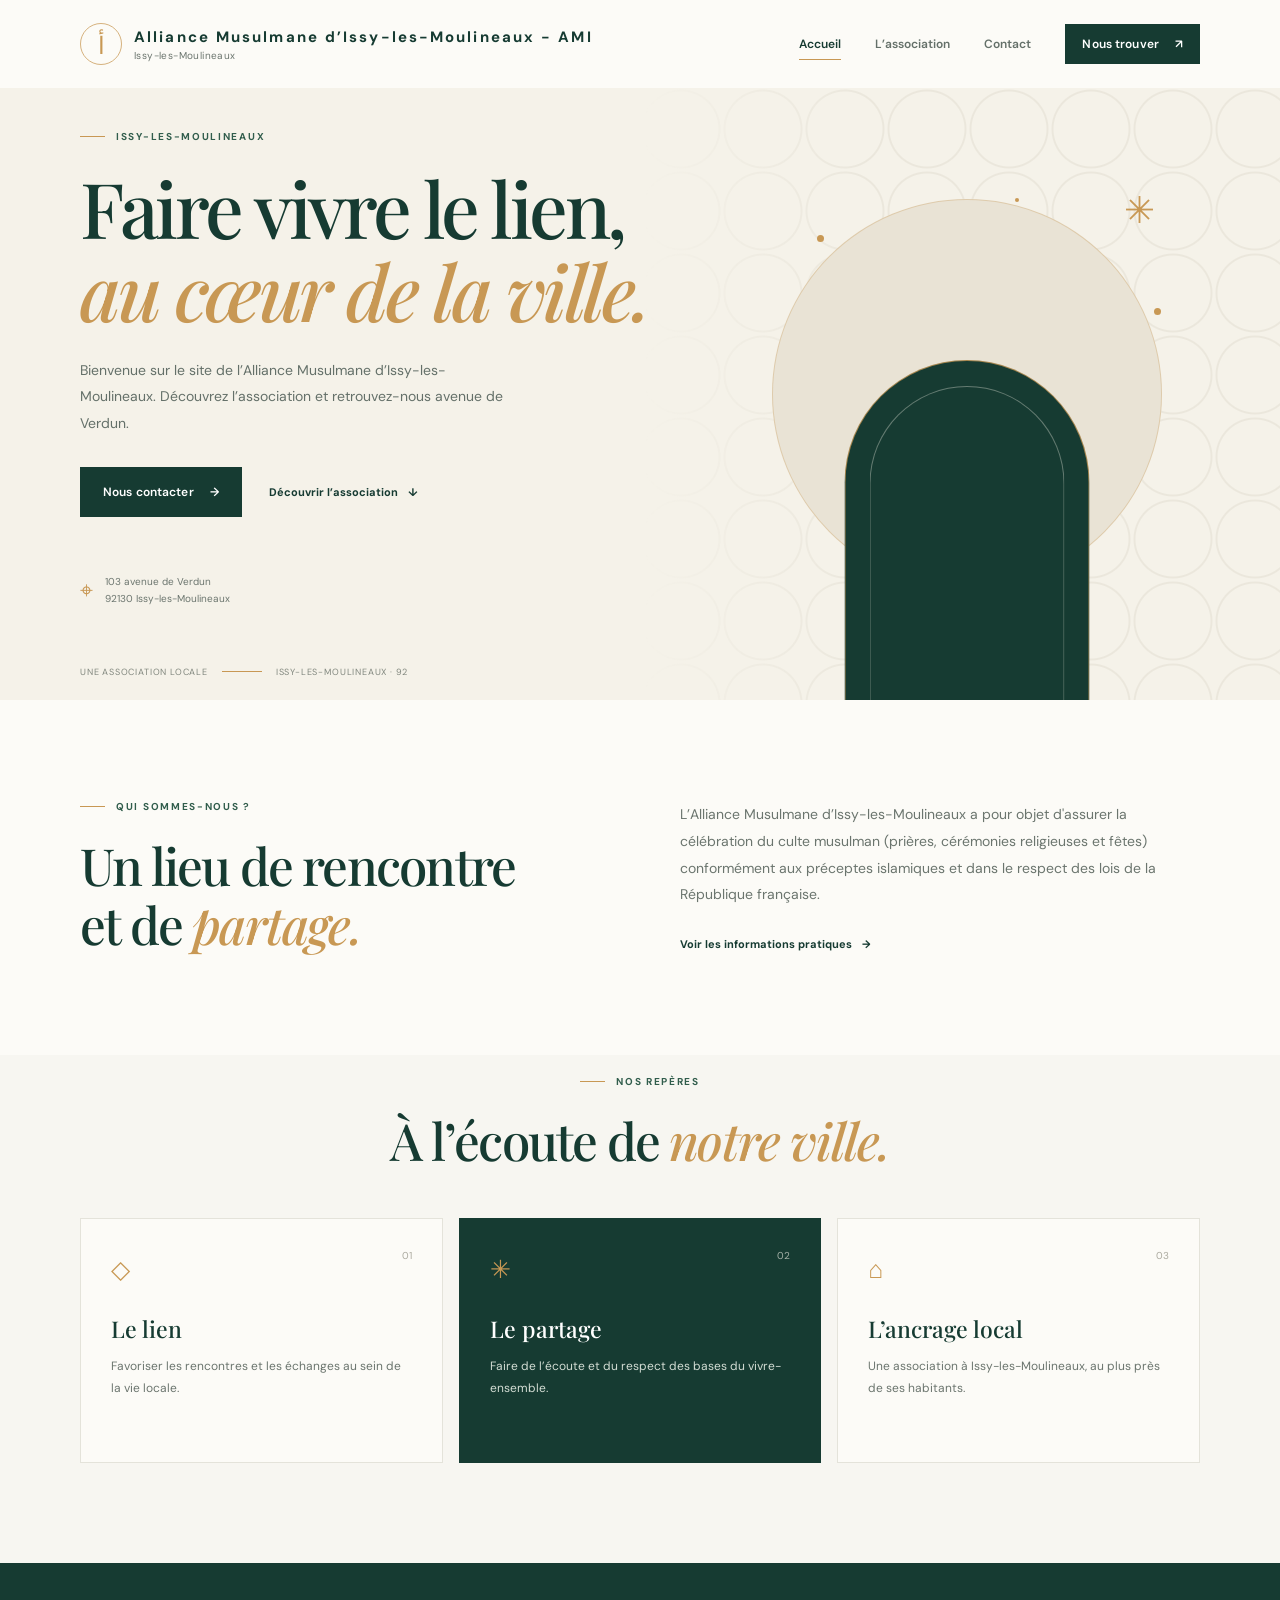
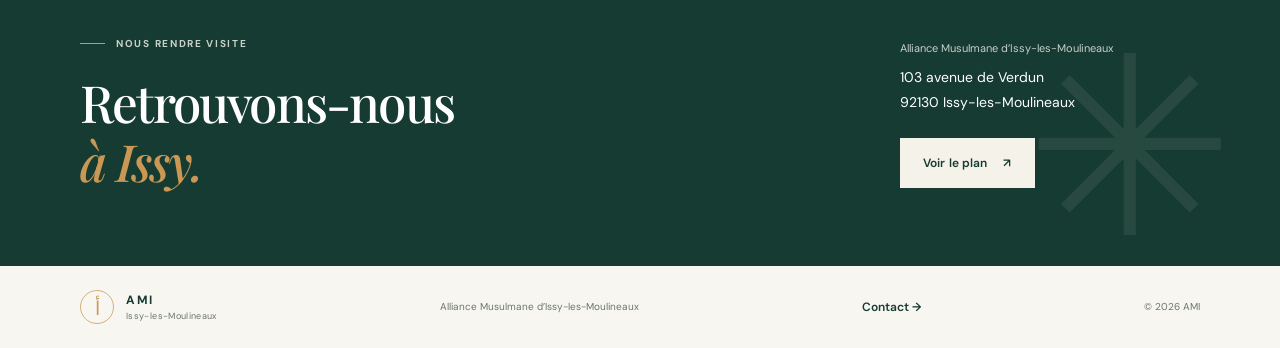
==== index.html @ e1114686 "Add files via upload" ====
<!DOCTYPE html>
<html lang="fr">
<head>
  <meta charset="UTF-8">
  <meta name="viewport" content="width=device-width, initial-scale=1">
  <meta name="description" content="Découvrez l’Alliance Musulmane d’Issy-les-Moulineaux, une association au cœur de la vie locale.">
  <meta name="theme-color" content="#163b32">
  <title>Alliance Musulmane d’Issy-les-Moulineaux</title>
  <link rel="stylesheet" href="style.css">
  <script src="script.js" defer></script>
</head>
<body>
  <header class="site-header">
    <div class="container header-inner">
      <a class="brand" href="index.html" aria-label="AMI — Accueil">
        <span class="brand-mark" aria-hidden="true">أ</span>
        <span class="brand-name">
          <strong>Alliance Musulmane d’Issy-les-Moulineaux - AMI</strong>
          <span>Issy-les-Moulineaux</span>
        </span>
      </a>

      <button class="menu-toggle" type="button" aria-expanded="false" aria-controls="main-nav">
        <span class="sr-only">Ouvrir le menu</span>
        <span></span><span></span><span></span>
      </button>

      <nav class="main-nav" id="main-nav" aria-label="Navigation principale">
        <a class="nav-link active" href="index.html" aria-current="page">Accueil</a>
        <a class="nav-link" href="#association">L’association</a>
        <a class="nav-link" href="contact.html">Contact</a>
        <a class="button button-small" href="contact.html">Nous trouver <span aria-hidden="true">↗</span></a>
      </nav>
    </div>
  </header>

  <main>
    <section class="hero">
      <div class="hero-pattern" aria-hidden="true"></div>
      <div class="container hero-content">
        <p class="eyebrow"><span class="eyebrow-line"></span> Issy-les-Moulineaux</p>
        <h1>Faire vivre le lien,<br><em>au cœur de la ville.</em></h1>
        <p class="hero-intro">
          Bienvenue sur le site de l’Alliance Musulmane d’Issy-les-Moulineaux.
          Découvrez l’association et retrouvez-nous avenue de Verdun.
        </p>
        <div class="hero-actions">
          <a class="button" href="contact.html">Nous contacter <span aria-hidden="true">→</span></a>
          <a class="text-link" href="#association">Découvrir l’association <span aria-hidden="true">↓</span></a>
        </div>
        <div class="hero-address">
          <span class="address-icon" aria-hidden="true">⌖</span>
          <span>103 avenue de Verdun<br>92130 Issy-les-Moulineaux</span>
        </div>
      </div>
      <div class="hero-visual" aria-hidden="true">
        <div class="visual-circle"></div>
        <div class="visual-arch">
          <div class="arch-inner"></div>
        </div>
        <span class="visual-star">✳</span>
        <span class="visual-dot dot-one"></span>
        <span class="visual-dot dot-two"></span>
        <span class="visual-dot dot-three"></span>
      </div>
      <div class="hero-bottom container">
        <span>Une association locale</span>
        <span class="hero-bottom-line"></span>
        <span>Issy-les-Moulineaux · 92</span>
      </div>
    </section>

    <section class="intro-section section" id="association">
      <div class="container intro-grid">
        <div>
          <p class="eyebrow"><span class="eyebrow-line"></span> Qui sommes-nous ?</p>
          <h2>Un lieu de rencontre<br>et de <em>partage.</em></h2>
        </div>
        <div class="intro-copy">
          <p>
            L’Alliance Musulmane d’Issy-les-Moulineaux a pour objet d'assurer la célébration du culte musulman (prières, cérémonies religieuses et fêtes) conformément aux préceptes islamiques et dans le respect des lois de la République française.
          </p>
          <a class="text-link dark-link" href="contact.html">Voir les informations pratiques <span aria-hidden="true">→</span></a>
        </div>
      </div>
    </section>

    <section class="values-section section">
      <div class="container">
        <div class="section-heading">
          <p class="eyebrow"><span class="eyebrow-line"></span> Nos repères</p>
          <h2>À l’écoute de <em>notre ville.</em></h2>
        </div>
        <div class="values-grid">
          <article class="value-card">
            <span class="value-number">01</span>
            <div class="value-icon" aria-hidden="true">◇</div>
            <h3>Le lien</h3>
            <p>Favoriser les rencontres et les échanges au sein de la vie locale.</p>
          </article>
          <article class="value-card featured-card">
            <span class="value-number">02</span>
            <div class="value-icon" aria-hidden="true">✳</div>
            <h3>Le partage</h3>
            <p>Faire de l’écoute et du respect des bases du vivre-ensemble.</p>
          </article>
          <article class="value-card">
            <span class="value-number">03</span>
            <div class="value-icon" aria-hidden="true">⌂</div>
            <h3>L’ancrage local</h3>
            <p>Une association à Issy-les-Moulineaux, au plus près de ses habitants.</p>
          </article>
        </div>
      </div>
    </section>

    <section class="visit-section">
      <div class="container visit-inner">
        <div>
          <p class="eyebrow light-eyebrow"><span class="eyebrow-line"></span> Nous rendre visite</p>
          <h2>Retrouvons-nous<br><em>à Issy.</em></h2>
        </div>
        <div class="visit-details">
          <p>Alliance Musulmane d’Issy-les-Moulineaux</p>
          <address>103 avenue de Verdun<br>92130 Issy-les-Moulineaux</address>
          <a class="button button-light" href="contact.html">Voir le plan <span aria-hidden="true">↗</span></a>
        </div>
        <span class="visit-decoration" aria-hidden="true">✳</span>
      </div>
    </section>
  </main>

  <footer class="site-footer">
    <div class="container footer-inner">
      <a class="brand footer-brand" href="index.html">
        <span class="brand-mark" aria-hidden="true">أ</span>
        <span class="brand-name">
          <strong>AMI</strong>
          <span>Issy-les-Moulineaux</span>
        </span>
      </a>
      <p>Alliance Musulmane d’Issy-les-Moulineaux</p>
      <a class="footer-link" href="contact.html">Contact <span aria-hidden="true">→</span></a>
      <span class="copyright">© <span data-year></span> AMI</span>
    </div>
  </footer>
</body>
</html>
---- style.css ----
@import url('https://fonts.googleapis.com/css2?family=DM+Sans:wght@400;500;600;700&family=Playfair+Display:ital,wght@0,500;0,600;1,500;1,600&display=swap');

:root {
  --green: #163b32;
  --green-light: #315d4c;
  --cream: #f5f2e9;
  --paper: #fcfbf7;
  --gold: #c89854;
  --ink: #1d2b26;
  --muted: #6b756e;
  --line: #e4e3da;
  --serif: 'Playfair Display', Georgia, serif;
  --sans: 'DM Sans', Arial, sans-serif;
}

* { box-sizing: border-box; }
html { scroll-behavior: smooth; }
body {
  margin: 0;
  color: var(--ink);
  background: var(--paper);
  font-family: var(--sans);
  -webkit-font-smoothing: antialiased;
}
a { color: inherit; }
address { font-style: normal; }
.container { width: min(1120px, calc(100% - 48px)); margin-inline: auto; }
.sr-only {
  position: absolute; width: 1px; height: 1px; padding: 0; margin: -1px;
  overflow: hidden; clip: rect(0, 0, 0, 0); white-space: nowrap; border: 0;
}

.site-header { position: relative; z-index: 5; background: var(--paper); }
.header-inner { min-height: 88px; display: flex; align-items: center; justify-content: space-between; }
.brand { display: inline-flex; align-items: center; gap: 12px; text-decoration: none; }
.brand-mark {
  display: grid; place-items: center; width: 42px; height: 42px;
  border: 1px solid rgba(200, 152, 84, .75); border-radius: 50%;
  color: var(--gold); font-family: var(--serif); font-size: 24px;
}
.brand-name { display: grid; gap: 2px; color: var(--green); }
.brand-name strong { font-size: 15px; letter-spacing: .14em; }
.brand-name span { color: var(--muted); font-size: 10px; letter-spacing: .04em; }
.main-nav { display: flex; align-items: center; gap: 34px; }
.nav-link, .footer-link {
  text-decoration: none; font-size: 12px; font-weight: 600; transition: color .2s ease;
}
.nav-link { color: #647069; }
.nav-link:hover, .nav-link.active, .footer-link:hover { color: var(--green); }
.nav-link.active { position: relative; }
.nav-link.active::after {
  content: ''; position: absolute; left: 0; right: 0; bottom: -8px;
  height: 1px; background: var(--gold);
}
.button {
  display: inline-flex; align-items: center; justify-content: center; gap: 16px;
  min-height: 50px; padding: 0 22px; background: var(--green); color: white;
  text-decoration: none; font-size: 12px; font-weight: 600; letter-spacing: .01em;
  border: 1px solid var(--green); transition: background .2s, color .2s, transform .2s;
}
.button:hover { background: var(--green-light); transform: translateY(-2px); }
.button-small { min-height: 40px; padding: 0 16px; }
.button-light { background: var(--cream); color: var(--green); border-color: var(--cream); }
.button-light:hover { background: white; }
.menu-toggle { display: none; }

.hero {
  position: relative; min-height: 590px; overflow: hidden;
  background: var(--cream); display: flex; align-items: center;
}
.hero-pattern {
  position: absolute; inset: 0 0 0 50%; opacity: .16;
  background-image: radial-gradient(circle at center, transparent 0 37px, #b9b29f 38px 39px, transparent 40px);
  background-size: 82px 82px;
  mask-image: linear-gradient(90deg, transparent, #000 35%);
}
.hero-content { position: relative; z-index: 2; padding-top: 42px; padding-bottom: 90px; }
.eyebrow {
  display: flex; align-items: center; gap: 11px; margin: 0 0 23px;
  color: var(--green-light); font-size: 10px; font-weight: 700;
  letter-spacing: .17em; text-transform: uppercase;
}
.eyebrow-line { display: inline-block; width: 25px; height: 1px; background: var(--gold); }
.hero h1, .contact-hero h1 {
  margin: 0; color: var(--green); font-family: var(--serif);
  font-size: clamp(48px, 6vw, 78px); font-weight: 500; letter-spacing: -.045em; line-height: 1.08;
}
h1 em, h2 em { color: var(--gold); font-weight: 500; }
.hero-intro {
  max-width: 425px; margin: 25px 0 0; color: #647069;
  font-size: 14px; line-height: 1.9;
}
.hero-actions { display: flex; align-items: center; gap: 27px; margin-top: 30px; }
.text-link {
  display: inline-flex; align-items: center; gap: 10px; color: var(--green);
  font-size: 11px; font-weight: 700; text-decoration: none;
}
.text-link:hover { color: var(--gold); }
.hero-address {
  display: flex; align-items: center; gap: 12px; margin-top: 54px;
  color: var(--muted); font-size: 10px; line-height: 1.7;
}
.address-icon { color: var(--gold); font-size: 23px; }
.hero-visual { position: absolute; width: 47%; height: 100%; top: 0; right: 0; }
.visual-circle {
  position: absolute; width: 390px; height: 390px; border-radius: 50%;
  top: 50%; left: 48%; transform: translate(-50%, -50%);
  background: #e9e3d5; border: 1px solid rgba(200, 152, 84, .32);
}
.visual-arch {
  position: absolute; width: 245px; height: 340px; bottom: 0; left: 48%;
  transform: translateX(-50%); border: 1px solid rgba(200, 152, 84, .8);
  border-bottom: 0; border-radius: 140px 140px 0 0; background: var(--green);
}
.arch-inner {
  position: absolute; inset: 25px 24px 0; border: 1px solid rgba(245, 242, 233, .35);
  border-bottom: 0; border-radius: 120px 120px 0 0;
}
.visual-star { position: absolute; top: 16%; left: 74%; color: var(--gold); font-size: 37px; }
.visual-dot { position: absolute; display: block; width: 7px; height: 7px; border-radius: 50%; background: var(--gold); }
.dot-one { top: 24%; left: 23%; }
.dot-two { top: 36%; left: 79%; }
.dot-three { top: 18%; left: 56%; width: 4px; height: 4px; }
.hero-bottom {
  position: absolute; z-index: 2; bottom: 22px; left: 50%; transform: translateX(-50%);
  display: flex; align-items: center; gap: 14px; color: #81877e;
  font-size: 9px; letter-spacing: .09em; text-transform: uppercase;
}
.hero-bottom-line { width: 40px; height: 1px; background: var(--gold); }

.section { padding: 100px 0; }
.intro-grid { display: grid; grid-template-columns: 1fr 1fr; gap: 80px; align-items: center; }
h2 {
  margin: 0; color: var(--green); font-family: var(--serif);
  font-size: clamp(36px, 4vw, 52px); font-weight: 500; letter-spacing: -.035em; line-height: 1.16;
}
.intro-copy p { margin: 0 0 24px; max-width: 490px; color: var(--muted); font-size: 14px; line-height: 1.9; }
.dark-link { color: var(--green); }
.values-section { padding-top: 20px; background: #f7f6f1; }
.section-heading { text-align: center; margin-bottom: 48px; }
.section-heading .eyebrow { justify-content: center; }
.values-grid { display: grid; grid-template-columns: repeat(3, 1fr); gap: 16px; }
.value-card {
  position: relative; min-height: 245px; padding: 34px 30px;
  border: 1px solid var(--line); background: var(--paper);
}
.value-card.featured-card { background: var(--green); border-color: var(--green); color: white; }
.value-number { position: absolute; top: 30px; right: 30px; color: #aaa99e; font-size: 10px; }
.featured-card .value-number { color: #a4b1a7; }
.value-icon { margin-bottom: 27px; color: var(--gold); font-size: 25px; }
.value-card h3 { margin: 0 0 12px; color: var(--green); font-family: var(--serif); font-size: 23px; font-weight: 500; }
.featured-card h3 { color: white; }
.value-card p { margin: 0; color: var(--muted); font-size: 12px; line-height: 1.8; }
.featured-card p { color: #d3ddd4; }

.visit-section { position: relative; overflow: hidden; padding: 74px 0; background: var(--green); color: white; }
.visit-inner { position: relative; display: flex; justify-content: space-between; align-items: center; }
.light-eyebrow { color: #c9d1c9; }
.visit-section h2 { color: white; }
.visit-details { position: relative; z-index: 1; min-width: 300px; }
.visit-details p { margin: 0 0 10px; color: #c6d0c8; font-size: 11px; }
.visit-details address { margin-bottom: 22px; font-size: 14px; line-height: 1.8; }
.visit-decoration { position: absolute; right: -3%; top: -50px; color: rgba(245,242,233,.08); font-size: 250px; }

.site-footer { padding: 24px 0; background: #f7f6f1; }
.footer-inner { display: flex; align-items: center; justify-content: space-between; gap: 20px; }
.footer-brand .brand-mark { width: 34px; height: 34px; font-size: 19px; }
.footer-brand .brand-name strong { font-size: 12px; }
.footer-brand .brand-name span { font-size: 9px; }
.footer-inner > p, .copyright { color: var(--muted); font-size: 10px; }
.footer-link { color: var(--green); }

.contact-hero { padding: 75px 0 80px; background: var(--cream); }
.contact-hero h1 { font-size: clamp(52px, 7vw, 78px); }
.contact-hero > .container > p:last-child { max-width: 510px; margin: 20px 0 0; color: var(--muted); font-size: 14px; line-height: 1.8; }
.contact-content { padding: 75px 0 95px; }
.contact-grid { display: grid; grid-template-columns: .9fr 1.1fr; gap: 70px; align-items: center; }
.contact-card h2 { margin-bottom: 30px; font-size: 45px; }
.contact-address { display: flex; align-items: flex-start; gap: 14px; margin-bottom: 27px; }
.contact-icon { color: var(--gold); font-size: 24px; }
.contact-address strong { display: block; margin: 3px 0 9px; color: var(--green); font-size: 12px; }
.contact-address address { color: var(--muted); font-size: 13px; line-height: 1.8; }
.contact-note { max-width: 310px; margin: 18px 0 0; color: #8a9089; font-size: 10px; line-height: 1.7; }
.map-card {
  position: relative; min-height: 390px; overflow: hidden;
  background: #e8e8dc; border: 1px solid #deded1;
}
.map-pattern {
  position: absolute; inset: -20%; opacity: .68;
  background-image: linear-gradient(31deg, transparent 48%, #d2d4c7 49%, #d2d4c7 51%, transparent 52%),
                    linear-gradient(112deg, transparent 47%, #d2d4c7 48%, #d2d4c7 50%, transparent 51%);
  background-size: 90px 90px, 125px 125px;
}
.map-road { position: absolute; display: block; height: 8px; background: #fcfbf7; border: 1px solid #deded1; transform-origin: center; }
.road-one { width: 125%; top: 43%; left: -12%; transform: rotate(-17deg); }
.road-two { width: 110%; top: 68%; left: -5%; transform: rotate(28deg); }
.road-three { width: 90%; top: 20%; left: 25%; transform: rotate(73deg); }
.map-pin {
  position: absolute; z-index: 1; top: 38%; left: 52%; display: grid; place-items: center;
  width: 48px; height: 48px; border: 6px solid rgba(200,152,84,.2);
  border-radius: 50%; background: var(--green); color: white; font-size: 22px;
}
.map-label {
  position: absolute; z-index: 2; top: calc(38% + 56px); left: 52%;
  display: flex; align-items: center; gap: 10px; padding: 12px 15px;
  background: var(--paper); box-shadow: 0 8px 25px rgba(22,59,50,.1);
}
.map-label-dot { width: 7px; height: 7px; border-radius: 50%; background: var(--gold); }
.map-label strong, .map-label span:last-child { display: block; }
.map-label strong { color: var(--green); font-size: 10px; }
.map-label div span { margin-top: 3px; color: var(--muted); font-size: 9px; }
.map-caption { position: absolute; bottom: 17px; left: 18px; color: #7b837a; font-size: 10px; letter-spacing: .08em; text-transform: uppercase; }
.contact-bottom { padding: 55px 0; background: var(--cream); }
.contact-bottom-inner { display: flex; justify-content: space-between; align-items: center; gap: 24px; }
.contact-bottom-inner > p { margin: 0; color: var(--gold); font-size: 10px; font-weight: 700; letter-spacing: .15em; text-transform: uppercase; }
.contact-bottom h2 { font-size: 23px; line-height: 1.45; }

@media (max-width: 760px) {
  .container { width: min(100% - 36px, 560px); }
  .header-inner { min-height: 74px; }
  .menu-toggle {
    display: flex; flex-direction: column; justify-content: center; gap: 5px;
    width: 42px; height: 42px; padding: 9px; border: 1px solid var(--line);
    background: transparent; cursor: pointer;
  }
  .menu-toggle span:not(.sr-only) { width: 100%; height: 1px; background: var(--green); }
  .main-nav {
    display: none; position: absolute; top: 74px; left: 0; right: 0;
    padding: 20px 24px 24px; background: var(--paper); border-top: 1px solid var(--line);
    box-shadow: 0 12px 20px rgba(22,59,50,.07); align-items: stretch; gap: 22px;
  }
  .main-nav.open { display: flex; flex-direction: column; }
  .nav-link.active::after { display: none; }
  .main-nav .button { align-self: flex-start; }
  .hero { min-height: auto; }
  .hero-content { padding-top: 68px; padding-bottom: 145px; }
  .hero-visual { width: 100%; height: 300px; top: auto; bottom: 0; opacity: .42; }
  .visual-circle { width: 270px; height: 270px; left: 68%; top: 62%; }
  .visual-arch { width: 180px; height: 245px; left: 68%; }
  .arch-inner { inset: 18px 17px 0; }
  .hero-pattern { inset: 35% 0 0 0; }
  .hero-intro { max-width: 370px; }
  .hero-address { margin-top: 36px; }
  .hero-bottom { bottom: 15px; font-size: 8px; gap: 9px; }
  .hero-bottom-line { width: 24px; }
  .section { padding: 72px 0; }
  .intro-grid { grid-template-columns: 1fr; gap: 22px; }
  .values-section { padding-top: 10px; }
  .values-grid { grid-template-columns: 1fr; }
  .value-card { min-height: 205px; }
  .visit-inner { align-items: flex-start; flex-direction: column; gap: 35px; }
  .visit-details { min-width: 0; }
  .visit-decoration { right: -12%; top: 0; font-size: 180px; }
  .footer-inner { flex-wrap: wrap; }
  .footer-inner > p { order: 3; width: 100%; margin: 0; }
  .copyright { margin-left: auto; }
  .contact-hero { padding: 58px 0; }
  .contact-content { padding: 58px 0 70px; }
  .contact-grid { grid-template-columns: 1fr; gap: 38px; }
  .map-card { min-height: 310px; }
  .contact-bottom-inner { align-items: flex-start; flex-direction: column; }
  .contact-bottom h2 { font-size: 21px; }
}

@media (prefers-reduced-motion: reduce) {
  *, *::before, *::after { scroll-behavior: auto !important; transition-duration: .01ms !important; }
}
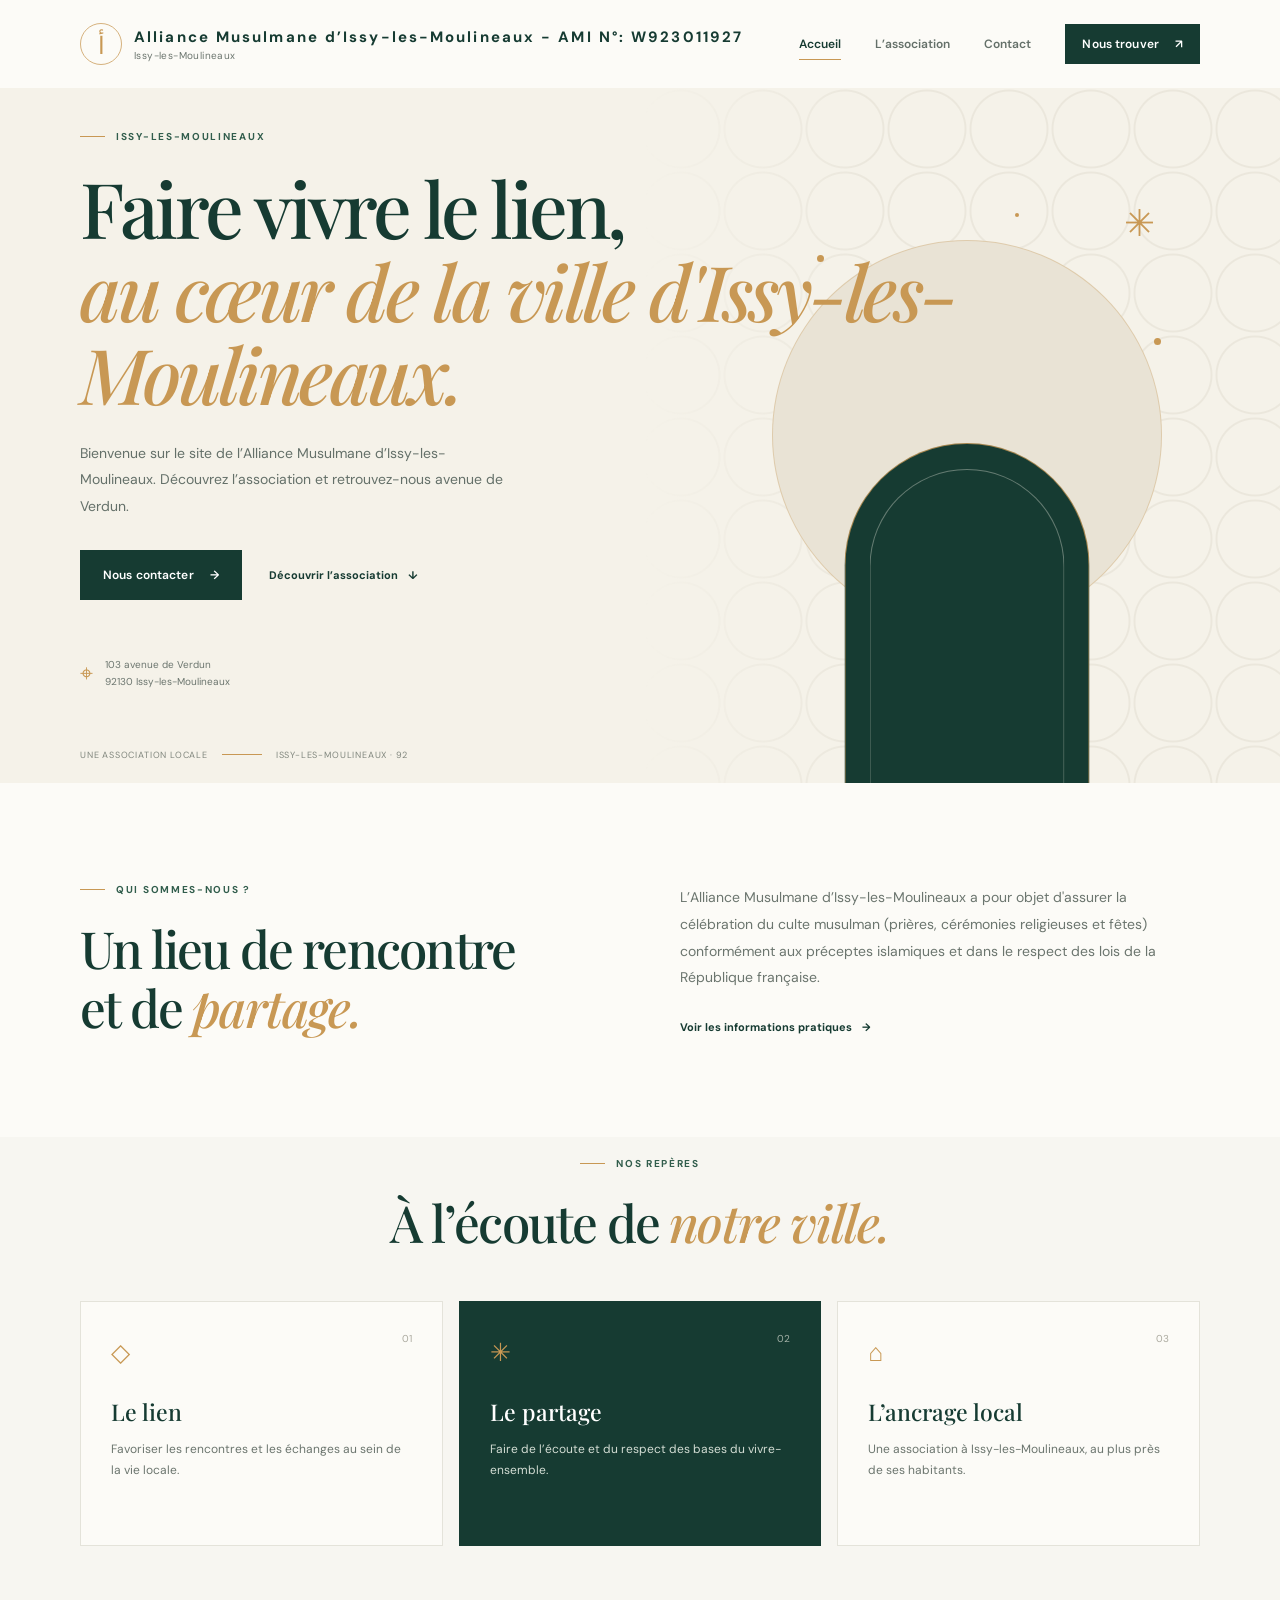
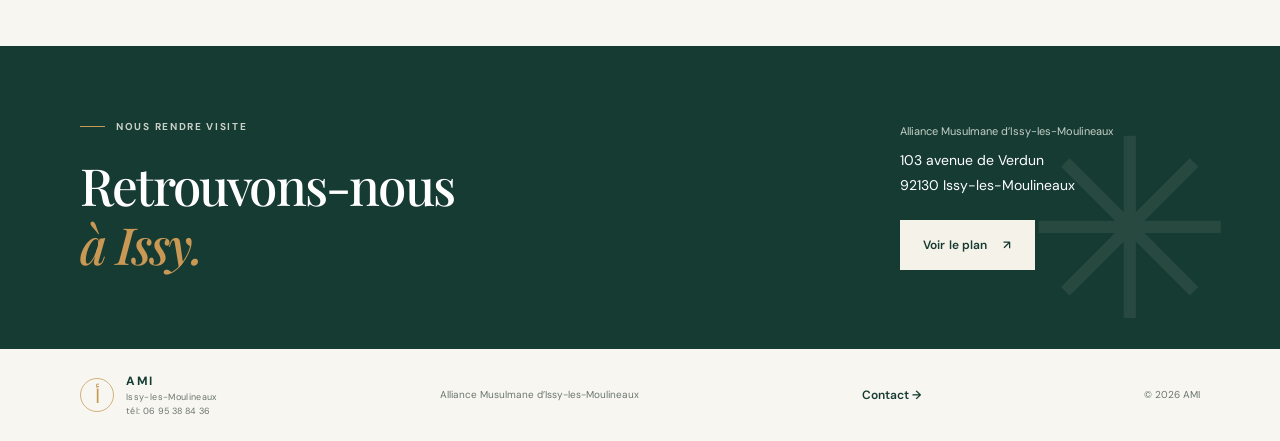
==== commit a2316bb5: "Update index.html" ====
--- a/index.html
+++ b/index.html
@@ -5,7 +5,7 @@
   <meta name="viewport" content="width=device-width, initial-scale=1">
   <meta name="description" content="Découvrez l’Alliance Musulmane d’Issy-les-Moulineaux, une association au cœur de la vie locale.">
   <meta name="theme-color" content="#163b32">
-  <title>Alliance Musulmane d’Issy-les-Moulineaux</title>
+  <title>Alliance Musulmane d’Issy-les-Moulineaux N°: W923011927<</title>
   <link rel="stylesheet" href="style.css">
   <script src="script.js" defer></script>
 </head>
@@ -15,7 +15,7 @@
       <a class="brand" href="index.html" aria-label="AMI — Accueil">
         <span class="brand-mark" aria-hidden="true">أ</span>
         <span class="brand-name">
-          <strong>Alliance Musulmane d’Issy-les-Moulineaux - AMI</strong>
+          <strong>Alliance Musulmane d’Issy-les-Moulineaux - AMI N°: W923011927</strong>
           <span>Issy-les-Moulineaux</span>
         </span>
       </a>
@@ -39,7 +39,7 @@
       <div class="hero-pattern" aria-hidden="true"></div>
       <div class="container hero-content">
         <p class="eyebrow"><span class="eyebrow-line"></span> Issy-les-Moulineaux</p>
-        <h1>Faire vivre le lien,<br><em>au cœur de la ville.</em></h1>
+        <h1>Faire vivre le lien,<br><em>au cœur de la ville d'Issy-les-Moulineaux.</em></h1>
         <p class="hero-intro">
           Bienvenue sur le site de l’Alliance Musulmane d’Issy-les-Moulineaux.
           Découvrez l’association et retrouvez-nous avenue de Verdun.
@@ -137,6 +137,7 @@
         <span class="brand-name">
           <strong>AMI</strong>
           <span>Issy-les-Moulineaux</span>
+          <span>tél: 06 95 38 84 36</span>
         </span>
       </a>
       <p>Alliance Musulmane d’Issy-les-Moulineaux</p>
@@ -145,4 +146,4 @@
     </div>
   </footer>
 </body>
-</html>+</html>
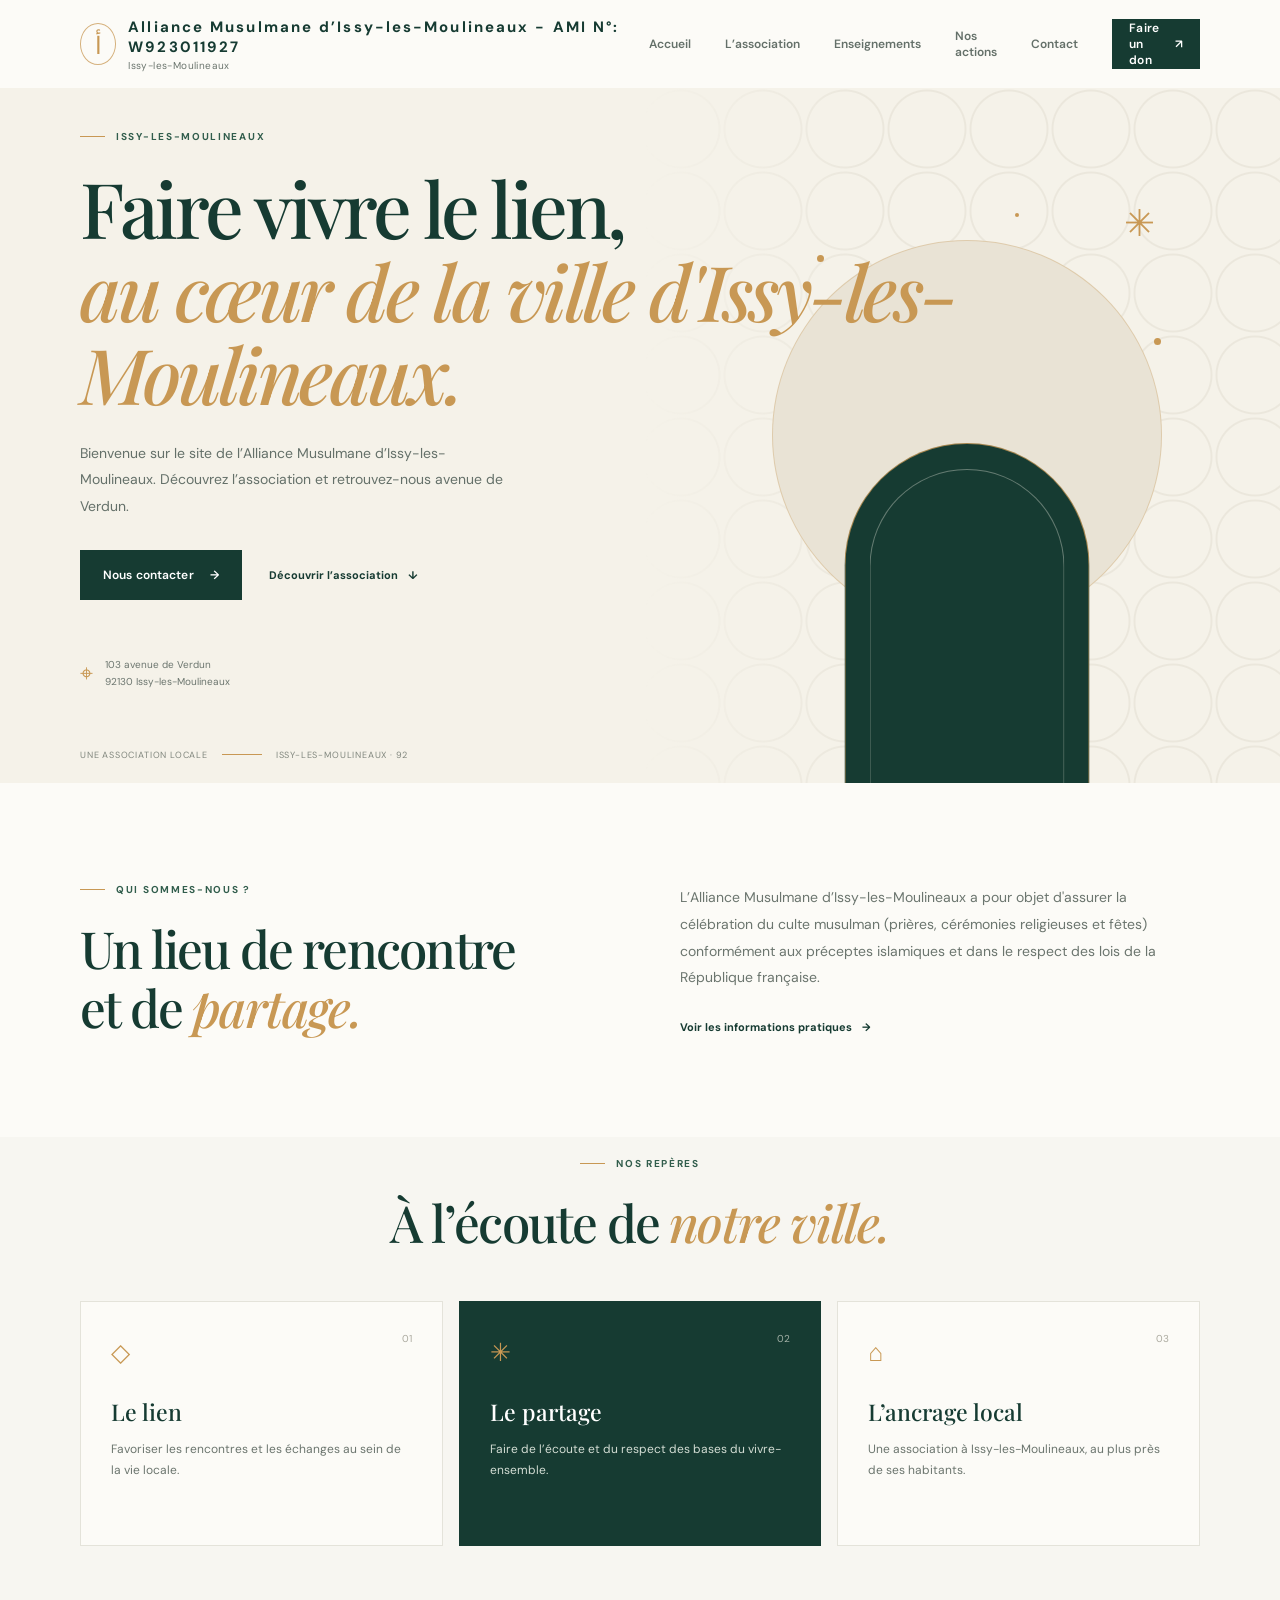
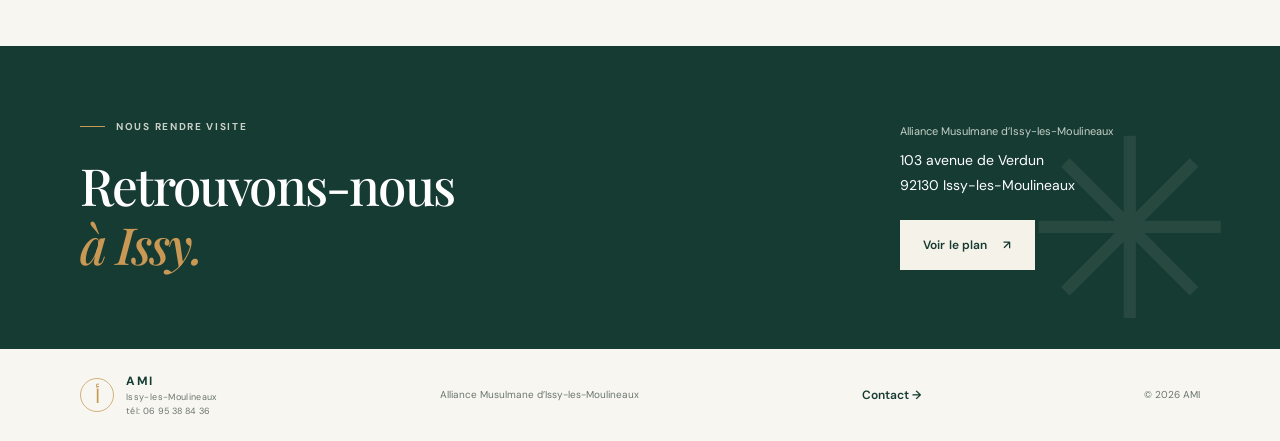
==== commit c74173a0: "Update index.html" ====
--- a/index.html
+++ b/index.html
@@ -26,11 +26,13 @@
       </button>
 
       <nav class="main-nav" id="main-nav" aria-label="Navigation principale">
-        <a class="nav-link active" href="index.html" aria-current="page">Accueil</a>
-        <a class="nav-link" href="#association">L’association</a>
-        <a class="nav-link" href="contact.html">Contact</a>
-        <a class="button button-small" href="contact.html">Nous trouver <span aria-hidden="true">↗</span></a>
-      </nav>
+  <a class="nav-link" href="index.html">Accueil</a>
+  <a class="nav-link" href="index.html#association">L’association</a>
+  <a class="nav-link" href="enseignements.html">Enseignements</a>
+  <a class="nav-link" href="actions.html">Nos actions</a>
+  <a class="nav-link" href="contact.html">Contact</a>
+  <a class="button button-small" href="don.html">Faire un don <span aria-hidden="true">↗</span></a>
+</nav>
     </div>
   </header>
 
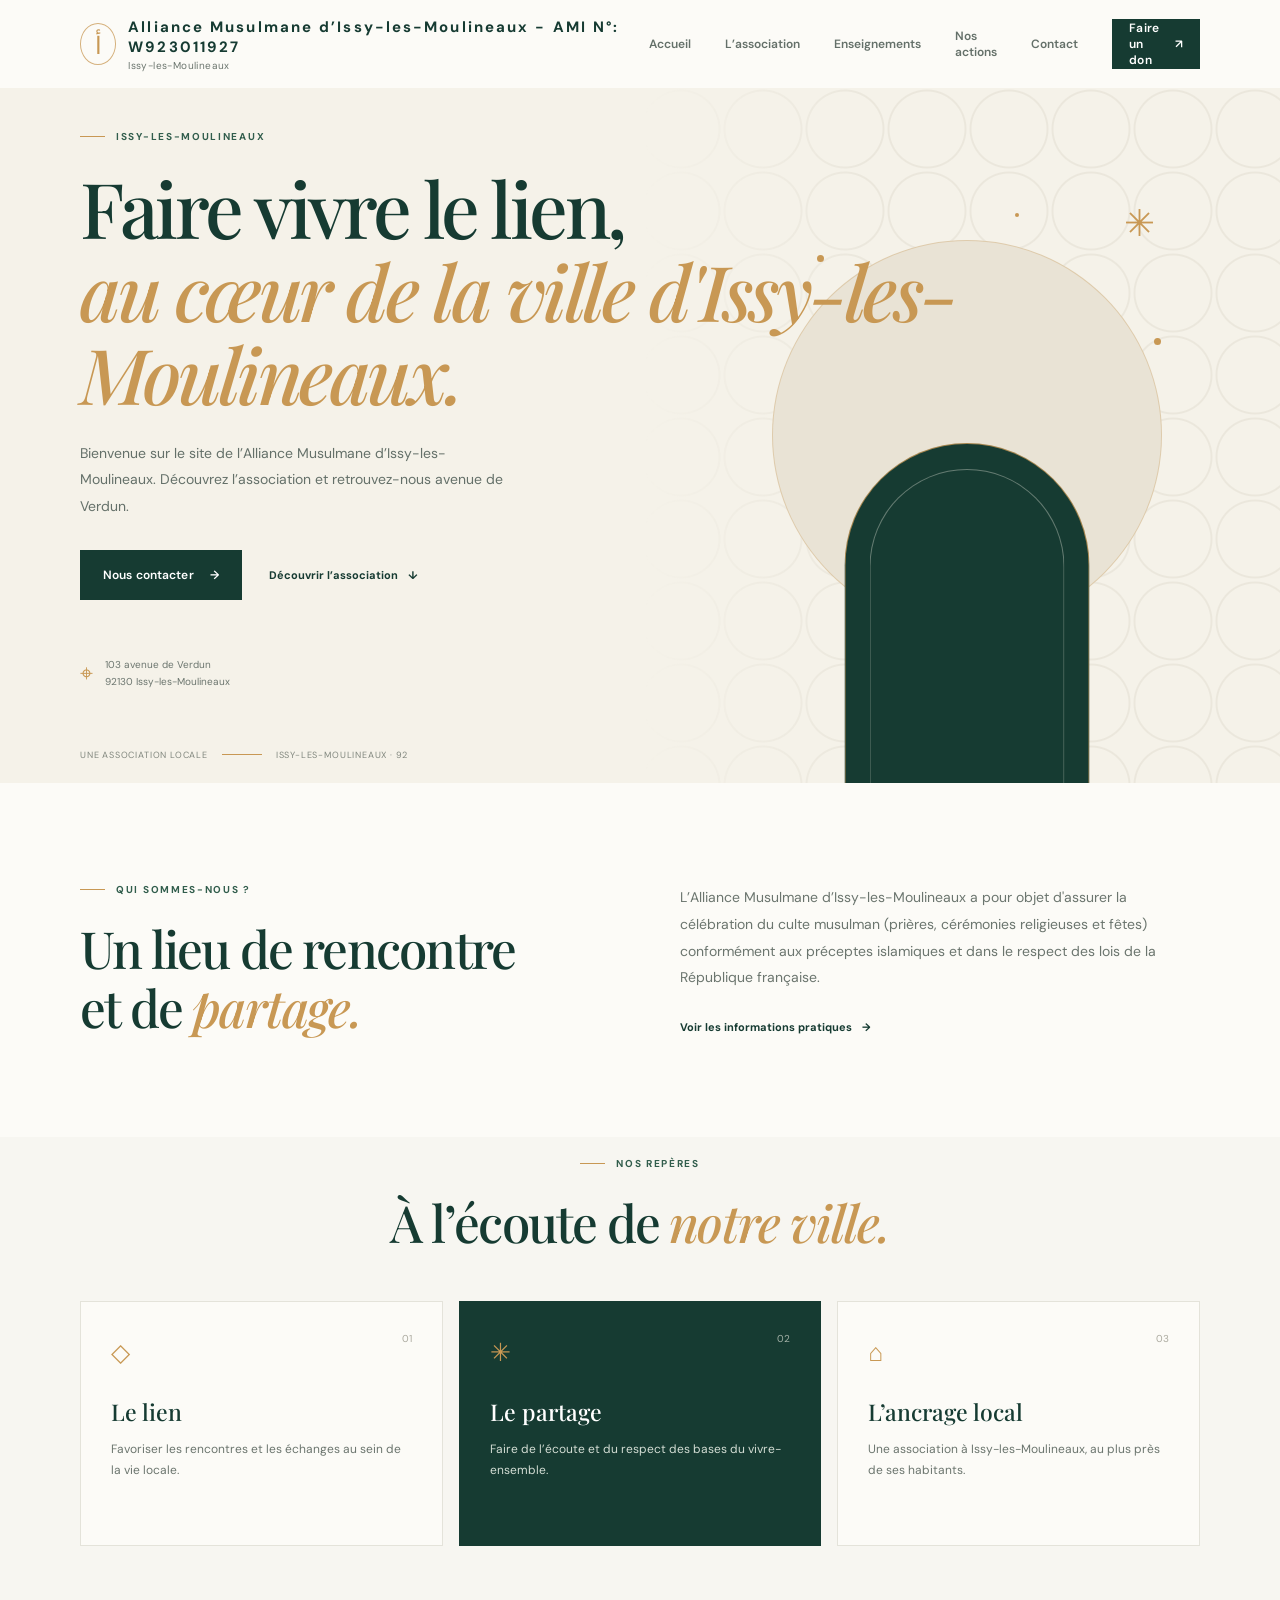
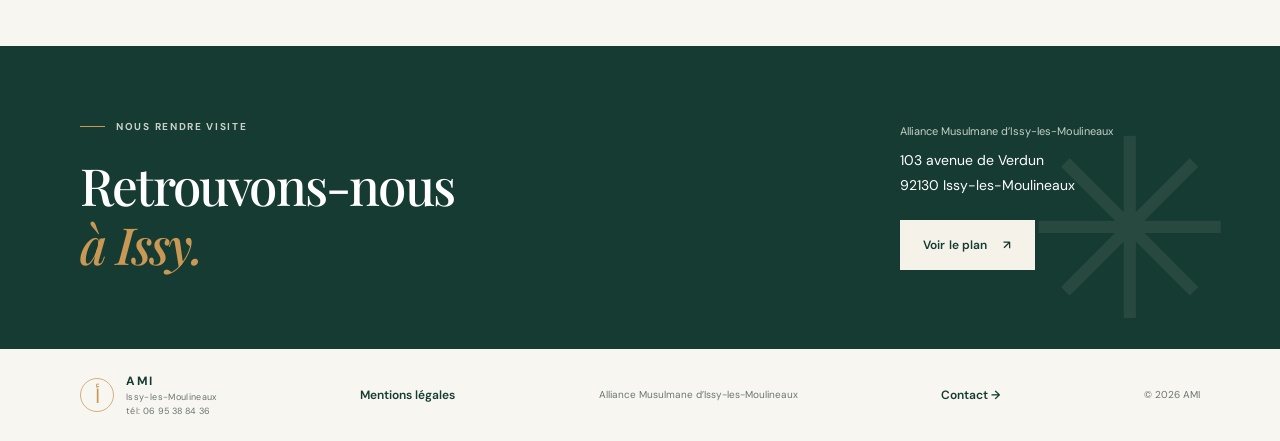
==== commit 220f8302: "Fix HTML encoding issues in index.html" ====
--- a/index.html
+++ b/index.html
@@ -141,7 +141,7 @@
           <span>Issy-les-Moulineaux</span>
           <span>tél: 06 95 38 84 36</span>
         </span>
-      </a>
+      </a><a class="footer-link" href="mentions-legales.html">Mentions légales</a>
       <p>Alliance Musulmane d’Issy-les-Moulineaux</p>
       <a class="footer-link" href="contact.html">Contact <span aria-hidden="true">→</span></a>
       <span class="copyright">© <span data-year></span> AMI</span>
--- a/style.css
+++ b/style.css
@@ -264,4 +264,64 @@
 
 @media (prefers-reduced-motion: reduce) {
   *, *::before, *::after { scroll-behavior: auto !important; transition-duration: .01ms !important; }
-}+}
+.legal-section {
+  background: var(--paper);
+}
+
+.legal-content {
+  max-width: 850px;
+}
+
+.legal-content > h2 {
+  margin-bottom: 36px;
+  font-size: clamp(30px, 4vw, 42px);
+}
+
+.legal-block {
+  padding: 28px 0;
+  border-top: 1px solid var(--line);
+}
+
+.legal-block h3 {
+  margin: 0 0 16px;
+  color: var(--green);
+  font-family: var(--serif);
+  font-size: 23px;
+  font-weight: 500;
+  line-height: 1.4;
+}
+
+.legal-block p,
+.legal-block li {
+  color: var(--muted);
+  font-size: 13px;
+  line-height: 1.9;
+}
+
+.legal-block p {
+  margin: 0 0 16px;
+}
+
+.legal-block p:last-child {
+  margin-bottom: 0;
+}
+
+.legal-block ul {
+  padding-left: 22px;
+}
+
+.legal-block a {
+  color: var(--green);
+  text-underline-offset: 3px;
+}
+
+@media (max-width: 760px) {
+  .legal-block {
+    padding: 22px 0;
+  }
+
+  .legal-block h3 {
+    font-size: 20px;
+  }
+}
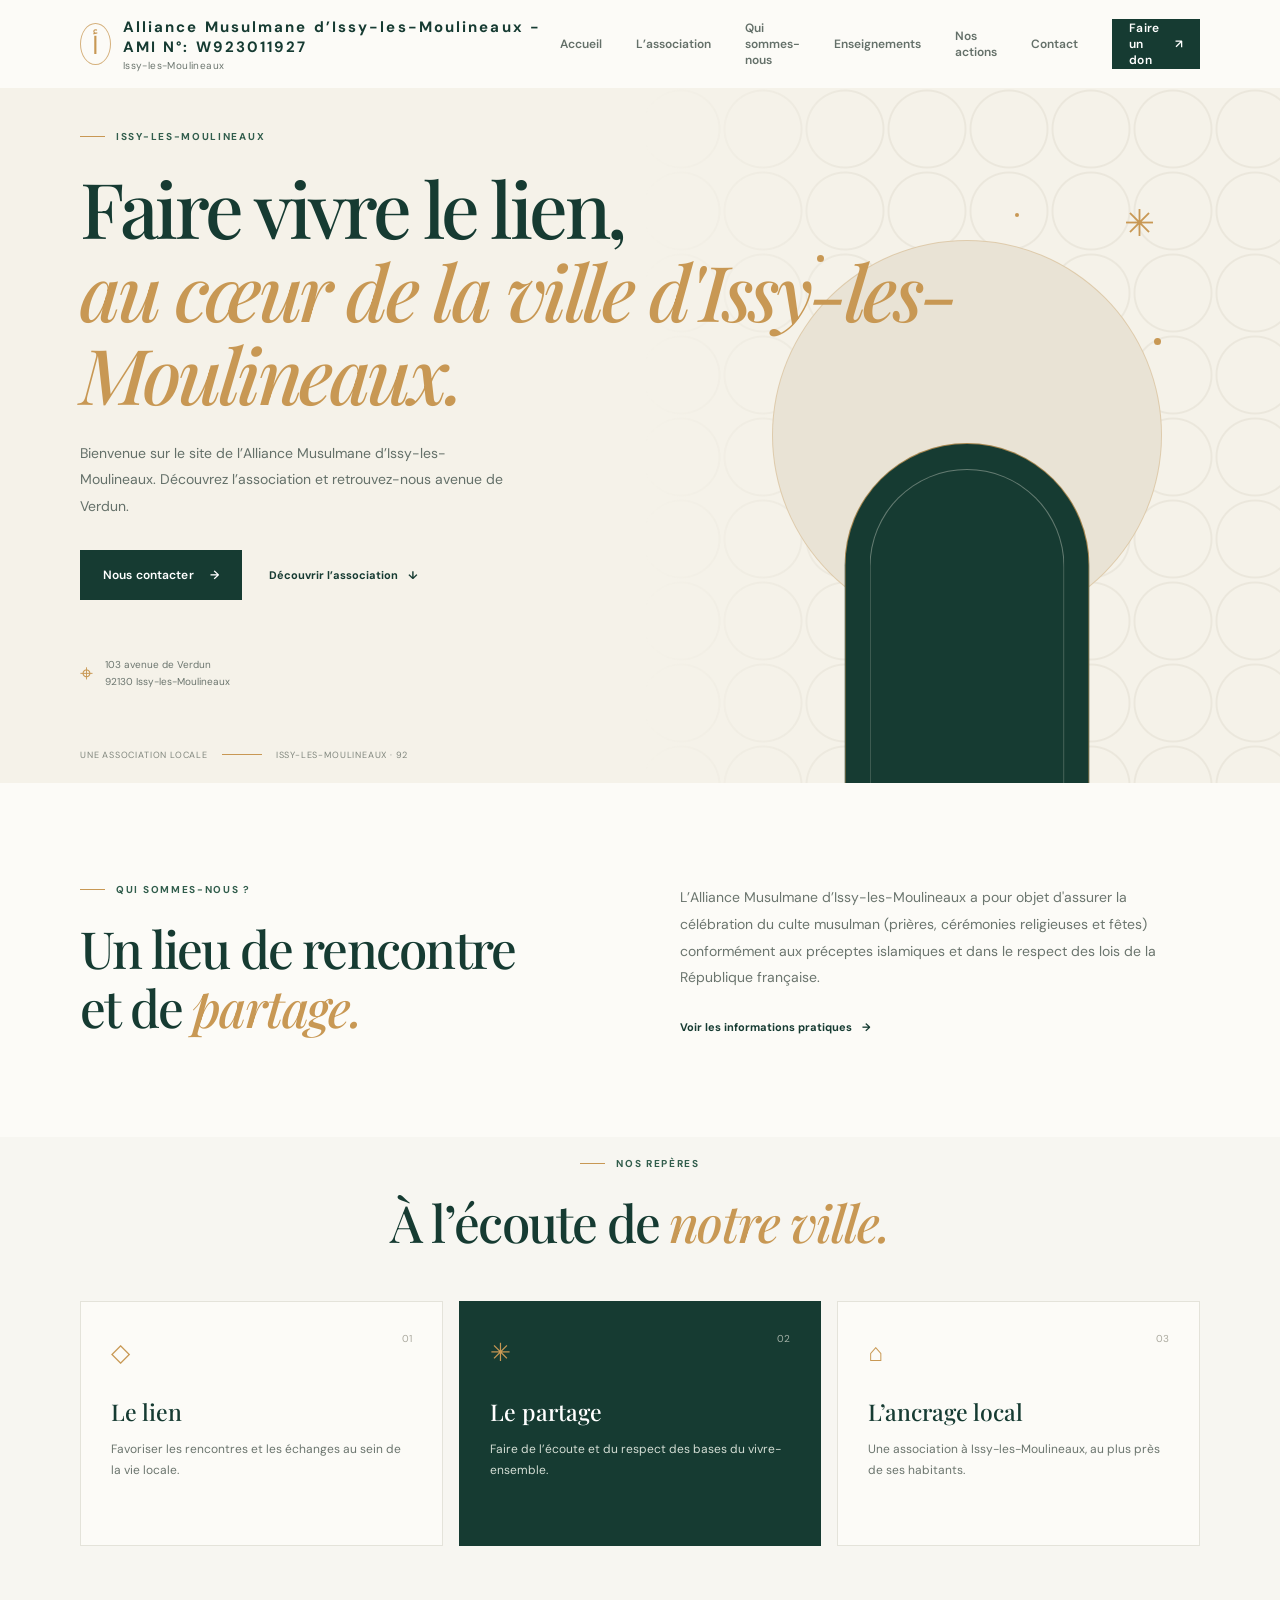
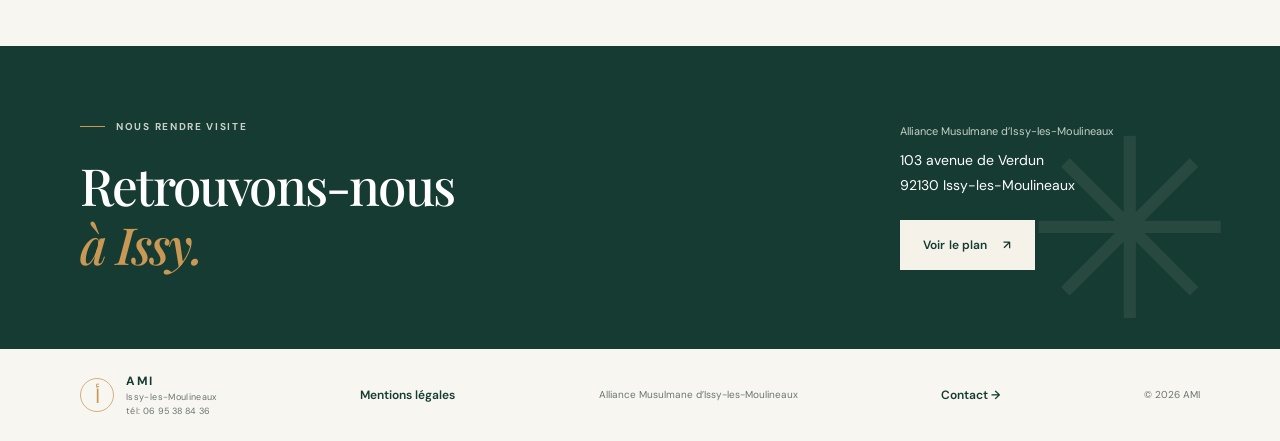
==== commit 3bd32935: "Fix HTML structure and update navigation links" ====
--- a/index.html
+++ b/index.html
@@ -28,6 +28,7 @@
       <nav class="main-nav" id="main-nav" aria-label="Navigation principale">
   <a class="nav-link" href="index.html">Accueil</a>
   <a class="nav-link" href="index.html#association">L’association</a>
+        <a class="nav-link" href="qui-sommes-nous.html">Qui sommes-nous</a>
   <a class="nav-link" href="enseignements.html">Enseignements</a>
   <a class="nav-link" href="actions.html">Nos actions</a>
   <a class="nav-link" href="contact.html">Contact</a>
--- a/style.css
+++ b/style.css
@@ -325,3 +325,160 @@
     font-size: 20px;
   }
 }
+.about-hero h1 {
+  max-width: 900px;
+}
+
+.about-section {
+  padding: 82px 0;
+  background: var(--paper);
+}
+
+.about-section-alt {
+  background: #f7f6f1;
+}
+
+.about-content {
+  max-width: 900px;
+}
+
+.about-content > h2 {
+  max-width: 780px;
+  margin-bottom: 26px;
+}
+
+.about-prose {
+  max-width: 780px;
+}
+
+.about-prose p,
+.about-content > .about-prose {
+  color: var(--muted);
+  font-size: 14px;
+  line-height: 1.95;
+}
+
+.about-prose p {
+  margin: 0 0 18px;
+}
+
+.about-list {
+  display: grid;
+  gap: 0;
+  max-width: 820px;
+  margin: 28px 0;
+  padding: 0;
+  list-style: none;
+  border-top: 1px solid var(--line);
+}
+
+.about-list li {
+  display: grid;
+  grid-template-columns: minmax(210px, .7fr) 1.3fr;
+  gap: 24px;
+  padding: 19px 0;
+  border-bottom: 1px solid var(--line);
+}
+
+.about-list strong {
+  color: var(--green);
+  font-size: 13px;
+  line-height: 1.7;
+}
+
+.about-list span {
+  color: var(--muted);
+  font-size: 13px;
+  line-height: 1.8;
+}
+
+.about-callout {
+  max-width: 820px;
+  margin: 32px 0;
+  padding: 22px 26px;
+  border-left: 2px solid var(--gold);
+  background: var(--cream);
+  color: var(--green);
+  font-family: var(--serif);
+  font-size: 19px;
+  line-height: 1.65;
+}
+
+.vision-grid {
+  display: grid;
+  grid-template-columns: repeat(2, minmax(0, 1fr));
+  gap: 16px;
+  margin-top: 32px;
+}
+
+.vision-card {
+  position: relative;
+  min-height: 190px;
+  padding: 28px;
+  border: 1px solid var(--line);
+  background: var(--paper);
+}
+
+.vision-number {
+  display: block;
+  margin-bottom: 22px;
+  color: var(--gold);
+  font-size: 11px;
+  font-weight: 700;
+  letter-spacing: .12em;
+}
+
+.vision-card h3 {
+  margin: 0 0 12px;
+  color: var(--green);
+  font-family: var(--serif);
+  font-size: 21px;
+  font-weight: 500;
+  line-height: 1.35;
+}
+
+.vision-card p {
+  margin: 0;
+  color: var(--muted);
+  font-size: 12px;
+  line-height: 1.8;
+}
+
+.about-ambition {
+  background: var(--green);
+  color: #fff;
+}
+
+@media (max-width: 1050px) {
+  .main-nav {
+    gap: 18px;
+  }
+
+  .nav-link {
+    font-size: 11px;
+  }
+}
+
+@media (max-width: 760px) {
+  .about-section {
+    padding: 62px 0;
+  }
+
+  .about-list li {
+    grid-template-columns: 1fr;
+    gap: 5px;
+  }
+
+  .vision-grid {
+    grid-template-columns: 1fr;
+  }
+
+  .vision-card {
+    min-height: auto;
+  }
+
+  .about-callout {
+    padding: 18px;
+    font-size: 17px;
+  }
+}
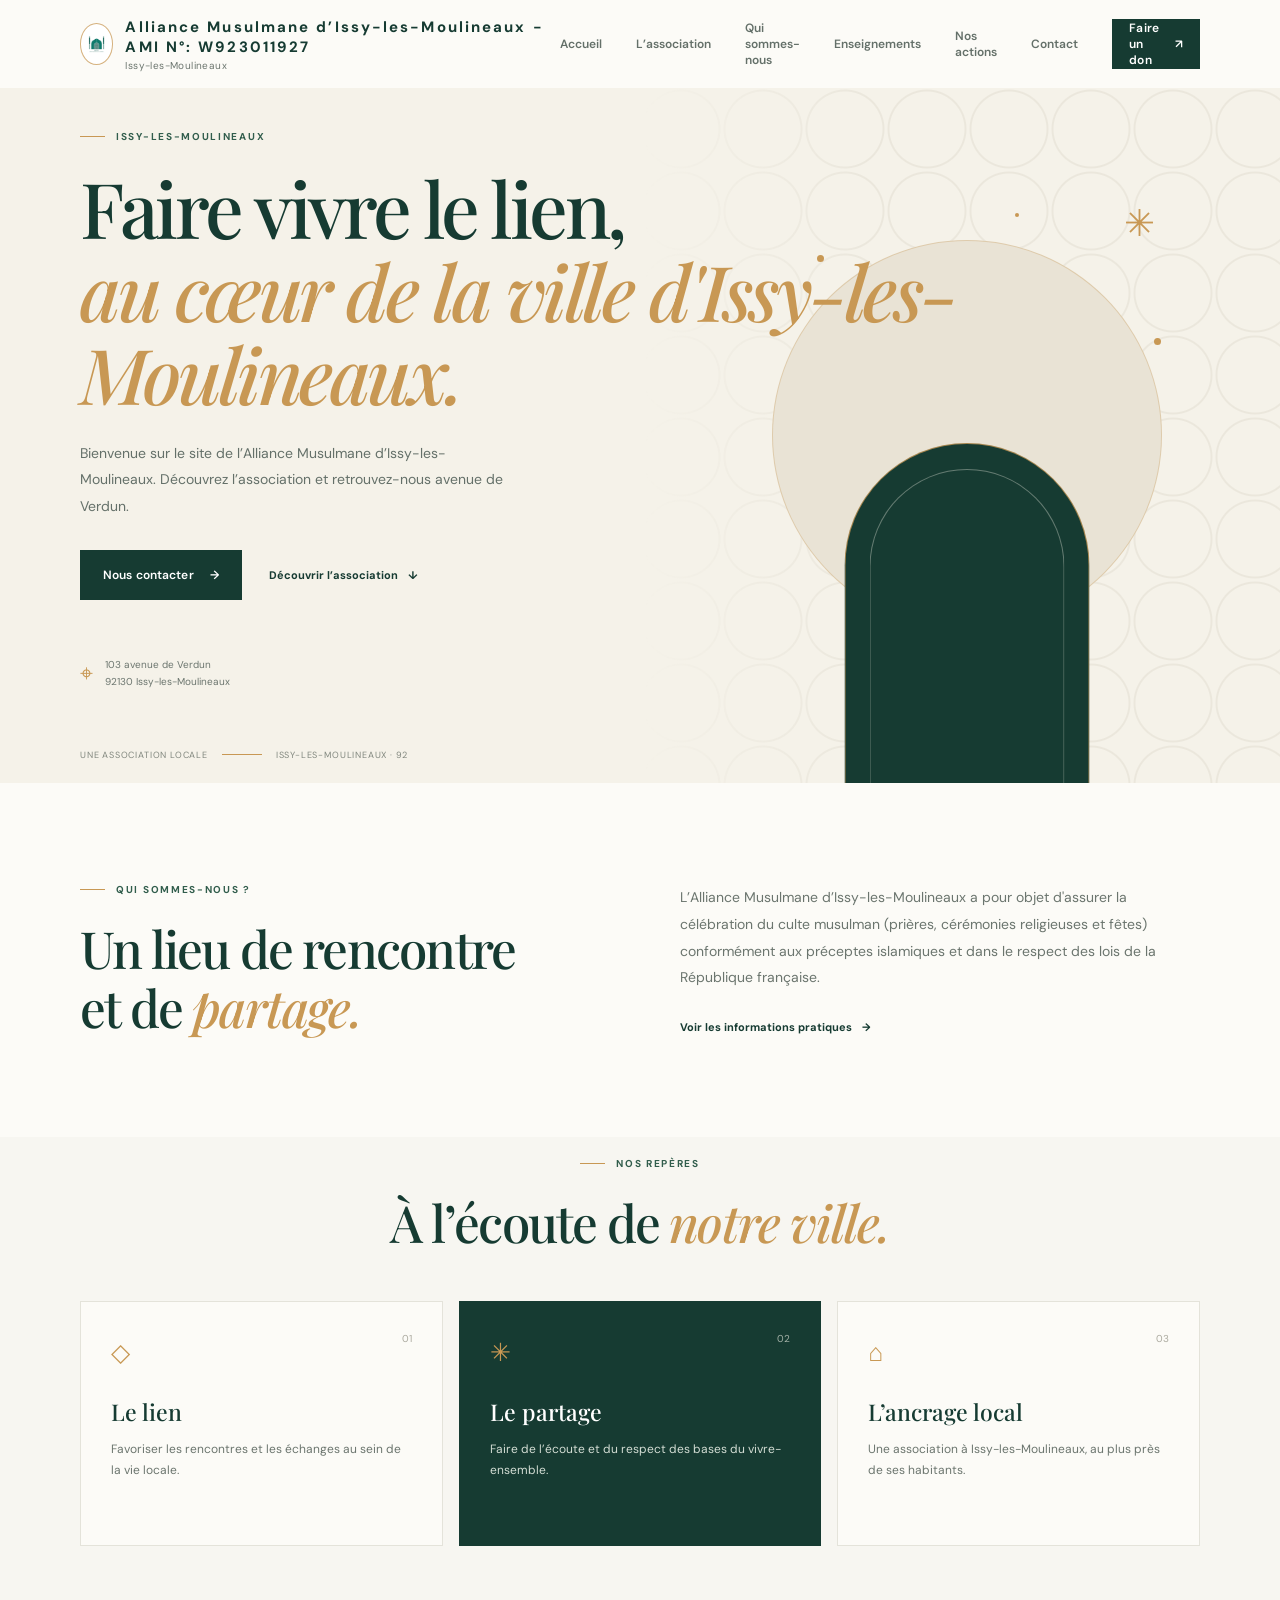
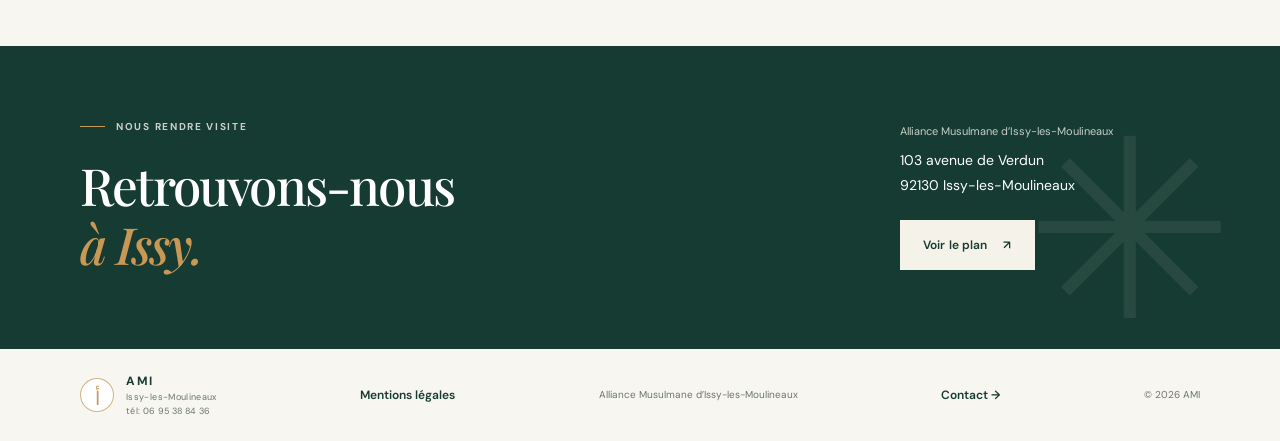
==== commit c1e4785c: "Fix HTML encoding issues in index.html" ====
--- a/index.html
+++ b/index.html
@@ -13,7 +13,9 @@
   <header class="site-header">
     <div class="container header-inner">
       <a class="brand" href="index.html" aria-label="AMI — Accueil">
-        <span class="brand-mark" aria-hidden="true">أ</span>
+       <span class="brand-mark">
+  <img src="logo.png" alt="Alliance Musulmane d’Issy-les-Moulineaux">
+</span>
         <span class="brand-name">
           <strong>Alliance Musulmane d’Issy-les-Moulineaux - AMI N°: W923011927</strong>
           <span>Issy-les-Moulineaux</span>
--- a/style.css
+++ b/style.css
@@ -482,3 +482,14 @@
     font-size: 17px;
   }
 }
+.brand-mark {
+  overflow: hidden;
+  padding: 5px;
+  background: #fff;
+}
+
+.brand-mark img {
+  width: 100%;
+  height: 100%;
+  object-fit: contain;
+}
